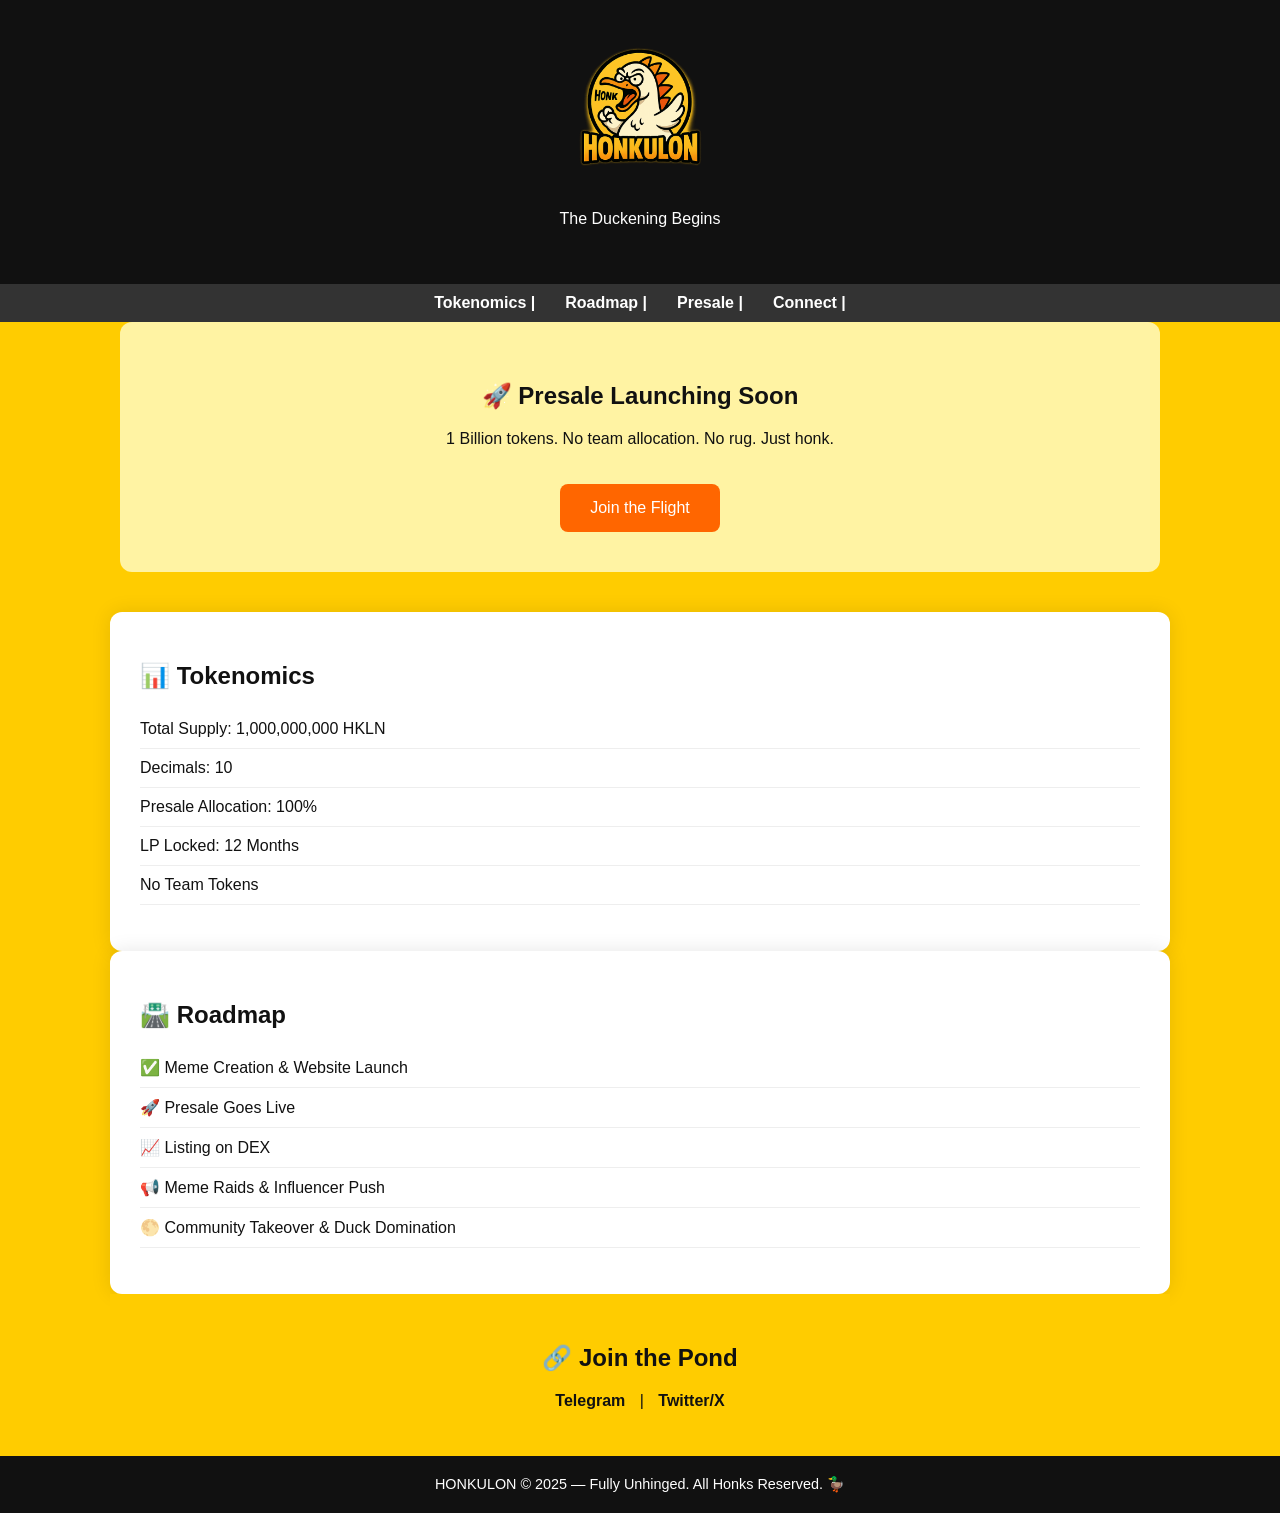
==== index.html @ 88b01292 "Update index.html" ====
<!DOCTYPE html>
<html lang="en">
<head>
  <meta charset="UTF-8" />
  <meta name="viewport" content="width=device-width, initial-scale=1.0" />
  <title>HONKULON | Meme Coin Pre Sale | No Rugs | No Team Allocation | LP LOCKED</title>
  <style>
    body {
      margin: 0;
      font-family: 'raleway', sans-serif;
      background-color: #ffcc00;
      color: #111;
    }
    header {
      background-color: #111;
      color: #fff;
      text-align: center;
      padding: 40px 20px;
    }
    header img {
      width: 140px;
      height: auto;
      margin-bottom: 10px;
    }
    h1 {
      margin: 0;
      font-size: 2.5rem;
    }
    nav {
      background-color: #333;
      display: flex;
      justify-content: center;
      gap: 30px;
      padding: 10px 0;
    }
    nav a {
      color: #fff;
      text-decoration: none;
      font-weight: bold;
    }
    section {
      padding: 40px 20px;
      max-width: 1000px;
      margin: auto;
    }
    .cta {
      text-align: center;
      background-color: #fff3a3;
      padding: 40px 20px;
      border-radius: 12px;
      margin-bottom: 40px;
    }
    .btn {
      background-color: #ff6600;
      color: white;
      padding: 15px 30px;
      border: none;
      border-radius: 8px;
      font-size: 1rem;
      cursor: pointer;
      margin-top: 20px;
    }
    .tokenomics, .roadmap {
      background-color: #fff;
      border-radius: 12px;
      padding: 30px;
      box-shadow: 0 0 20px rgba(0, 0, 0, 0.1);
    }
    .tokenomics ul, .roadmap ul {
      list-style-type: none;
      padding: 0;
    }
    .tokenomics li, .roadmap li {
      padding: 10px 0;
      border-bottom: 1px solid #eee;
    }
    .connect {
      background-color: #ffcc00;
      text-align: center;
      padding: 30px;
    }
    .connect a {
      margin: 0 10px;
      color: #111;
      text-decoration: none;
      font-weight: bold;
    }
    footer {
      background-color: #111;
      color: #fff;
      text-align: center;
      padding: 20px;
      font-size: 0.9rem;
    }
  </style>
</head>
<body>
  <header>
    <img src="https://honkulon.github.io/honkulon/honkulon-logo.png" alt="HONKULON Logo">
  
    <p>The Duckening Begins</p>
  </header>

  <nav>
    <a href="#tokenomics">Tokenomics | </a> 
    <a href="#roadmap">Roadmap | </a>
    <a href="#presale">Presale | </a>
    <a href="#connect">Connect | </a>
  </nav>

  <section class="cta" id="presale">
    <h2>🚀 Presale Launching Soon</h2>
    <p>1 Billion tokens. No team allocation. No rug. Just honk.</p>
    <button class="btn" onclick="alert('Presale Link Coming Soon')">Join the Flight</button>
  </section>

  <section class="tokenomics" id="tokenomics">
    <h2>📊 Tokenomics</h2>
    <ul>
      <li>Total Supply: 1,000,000,000 HKLN</li>
      <li>Decimals: 10</li>
      <li>Presale Allocation: 100%</li>
      <li>LP Locked: 12 Months</li>
      <li>No Team Tokens</li>
    </ul>
  </section>

  <section class="roadmap" id="roadmap">
    <h2>🛣️ Roadmap</h2>
    <ul>
      <li>✅ Meme Creation & Website Launch</li>
      <li>🚀 Presale Goes Live</li>
      <li>📈 Listing on DEX</li>
      <li>📢 Meme Raids & Influencer Push</li>
      <li>🌕 Community Takeover & Duck Domination</li>
    </ul>
  </section>

  <section class="connect" id="connect">
    <h2>🔗 Join the Pond</h2>
    <p><a href="#">Telegram</a> | <a href="#">Twitter/X</a></p>
  </section>

  <footer>
    HONKULON © 2025 — Fully Unhinged. All Honks Reserved. 🦆
  </footer>
</body>
</html>
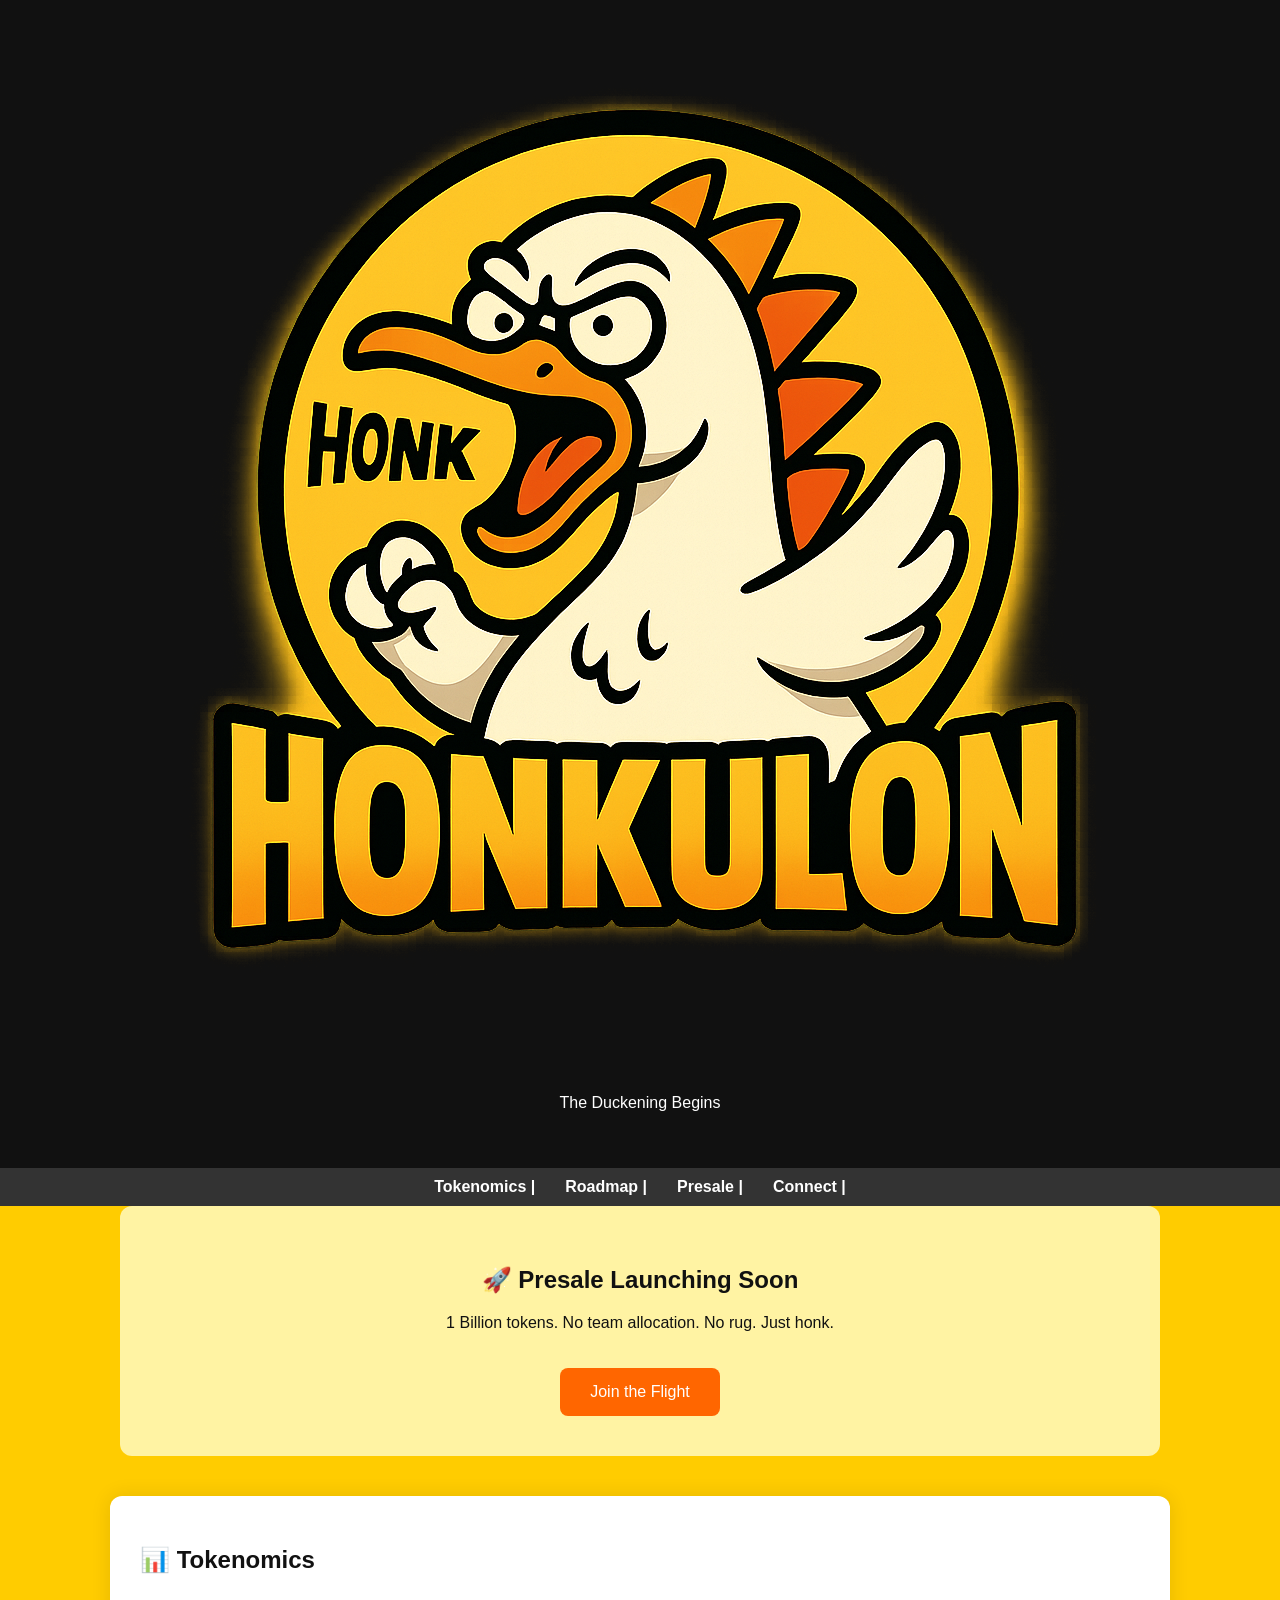
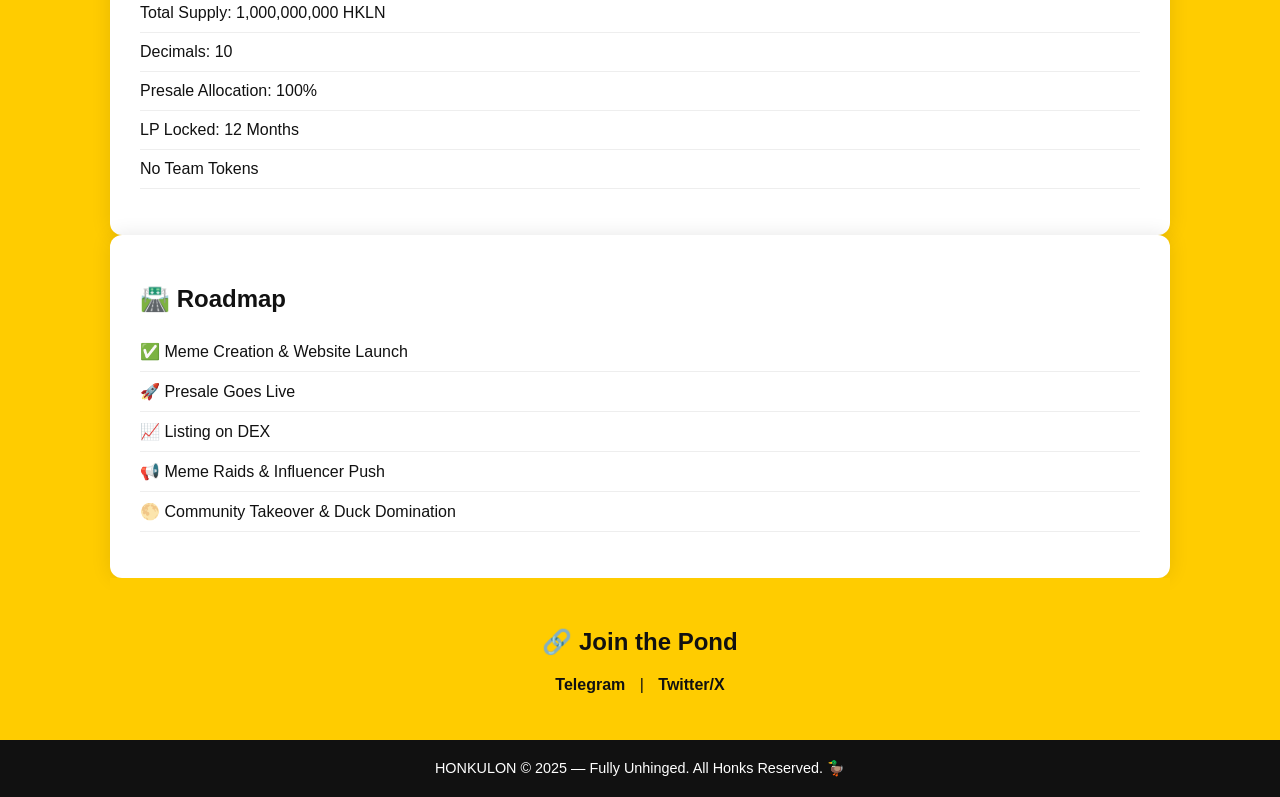
==== commit a1ccba06: "Update index.html" ====
--- a/index.html
+++ b/index.html
@@ -7,7 +7,7 @@
   <style>
     body {
       margin: 0;
-      font-family: 'raleway', sans-serif;
+      font-family: 'Arial', sans-serif;
       background-color: #ffcc00;
       color: #111;
     }
@@ -18,7 +18,7 @@
       padding: 40px 20px;
     }
     header img {
-      width: 140px;
+      width: device-width;
       height: auto;
       margin-bottom: 10px;
     }
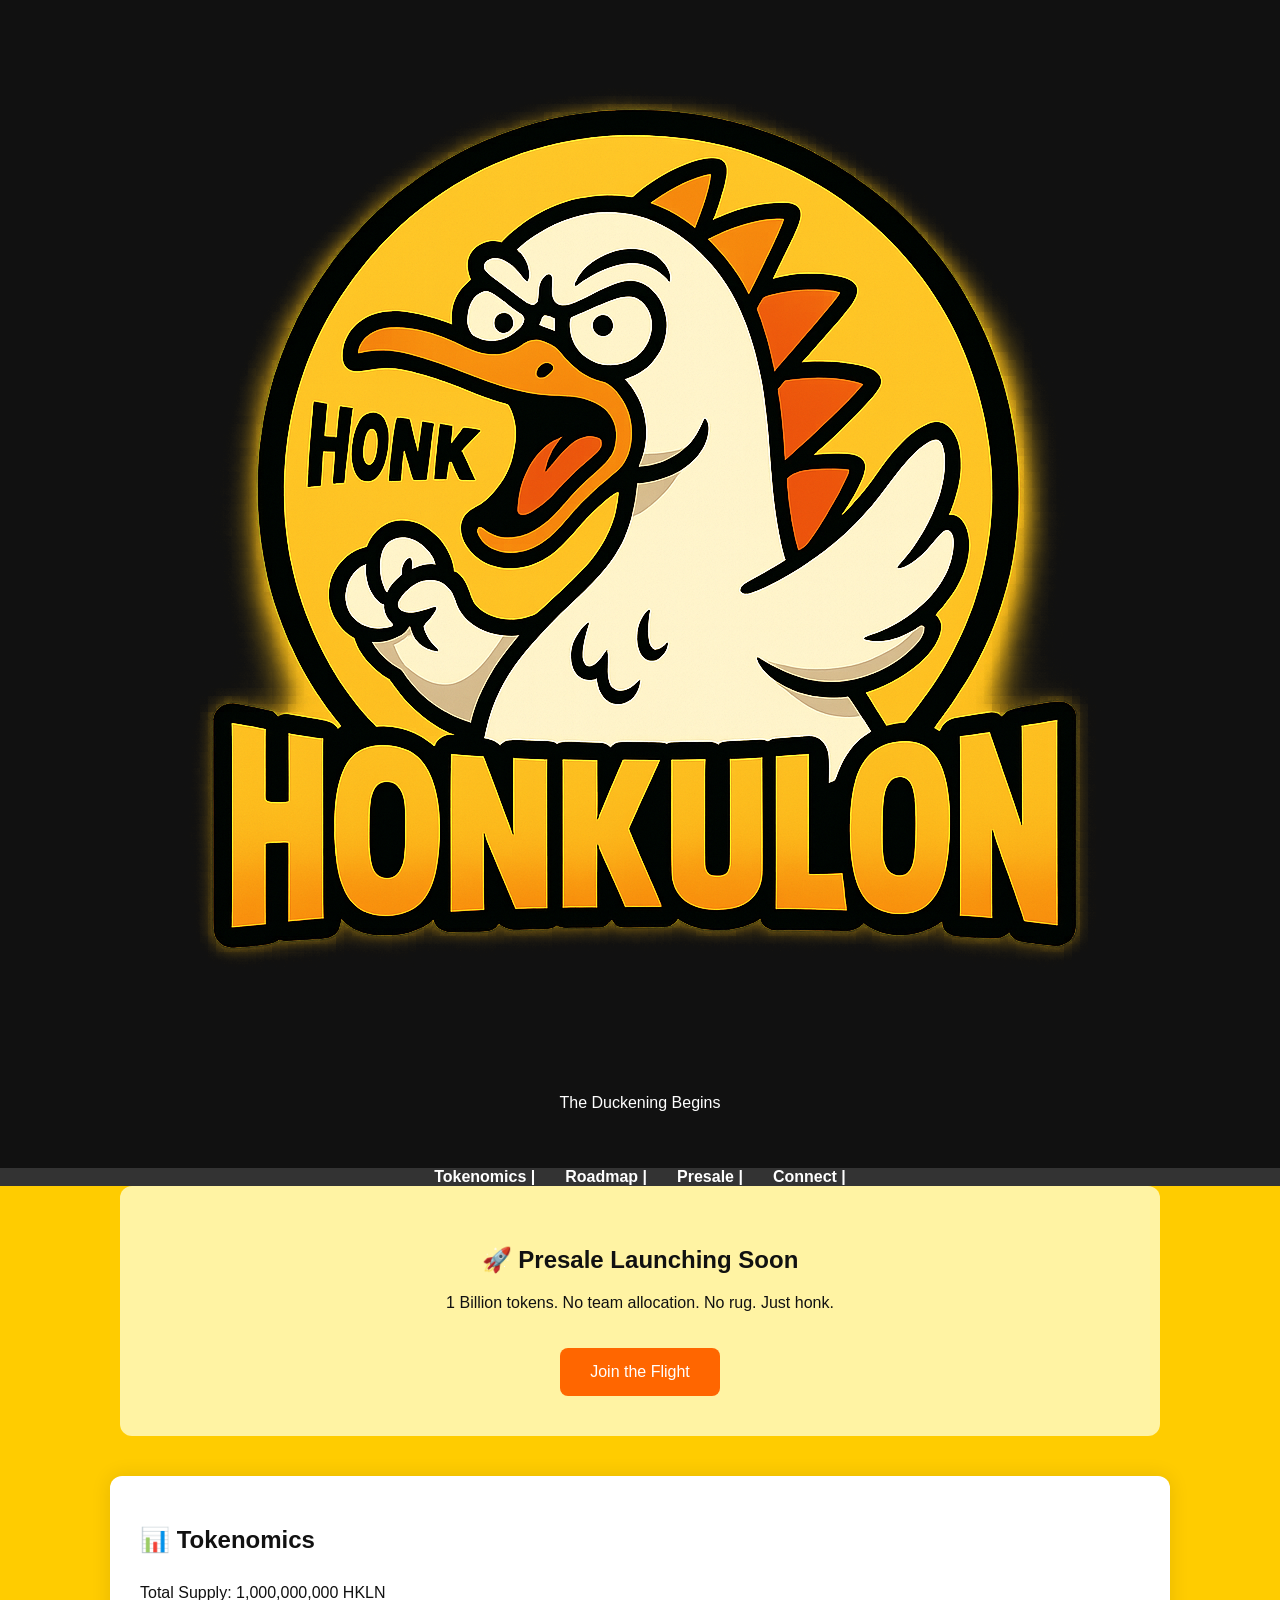
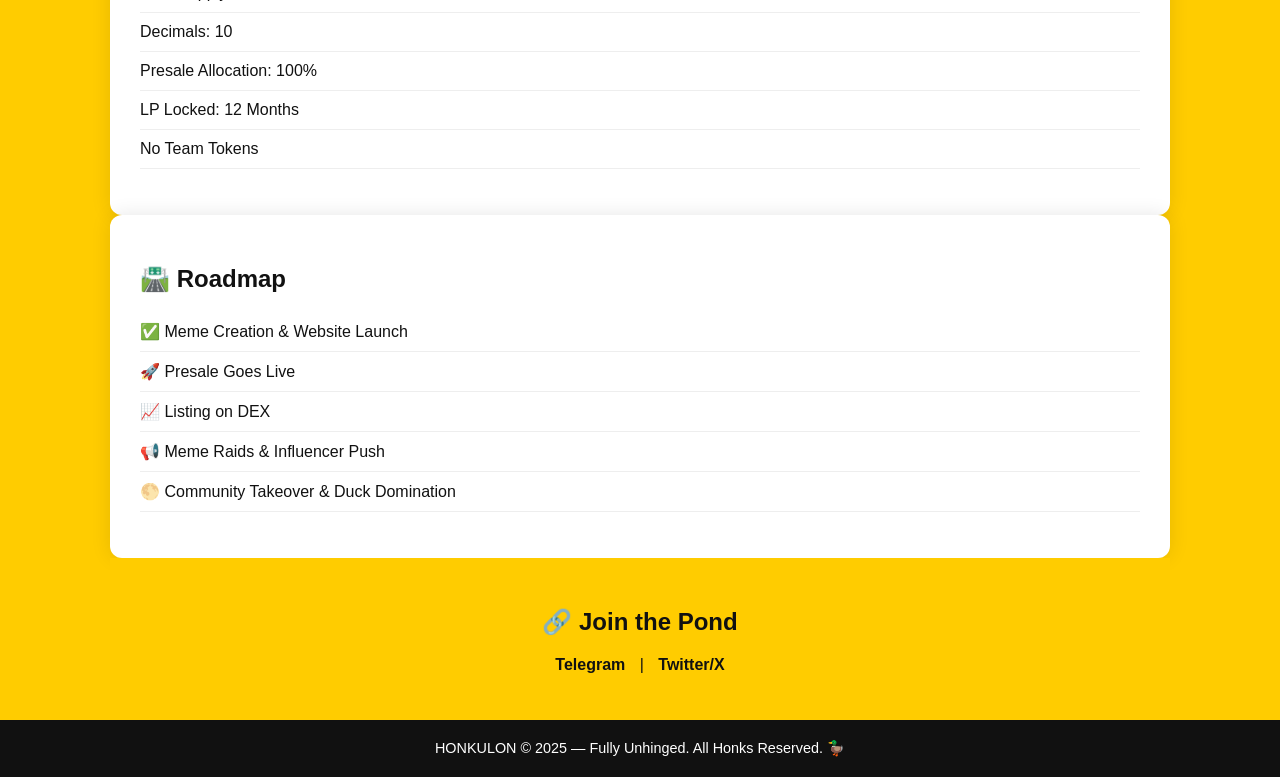
==== commit c1622662: "Update index.html" ====
--- a/index.html
+++ b/index.html
@@ -31,7 +31,7 @@
       display: flex;
       justify-content: center;
       gap: 30px;
-      padding: 10px 0;
+      padding: 0px 0;
     }
     nav a {
       color: #fff;
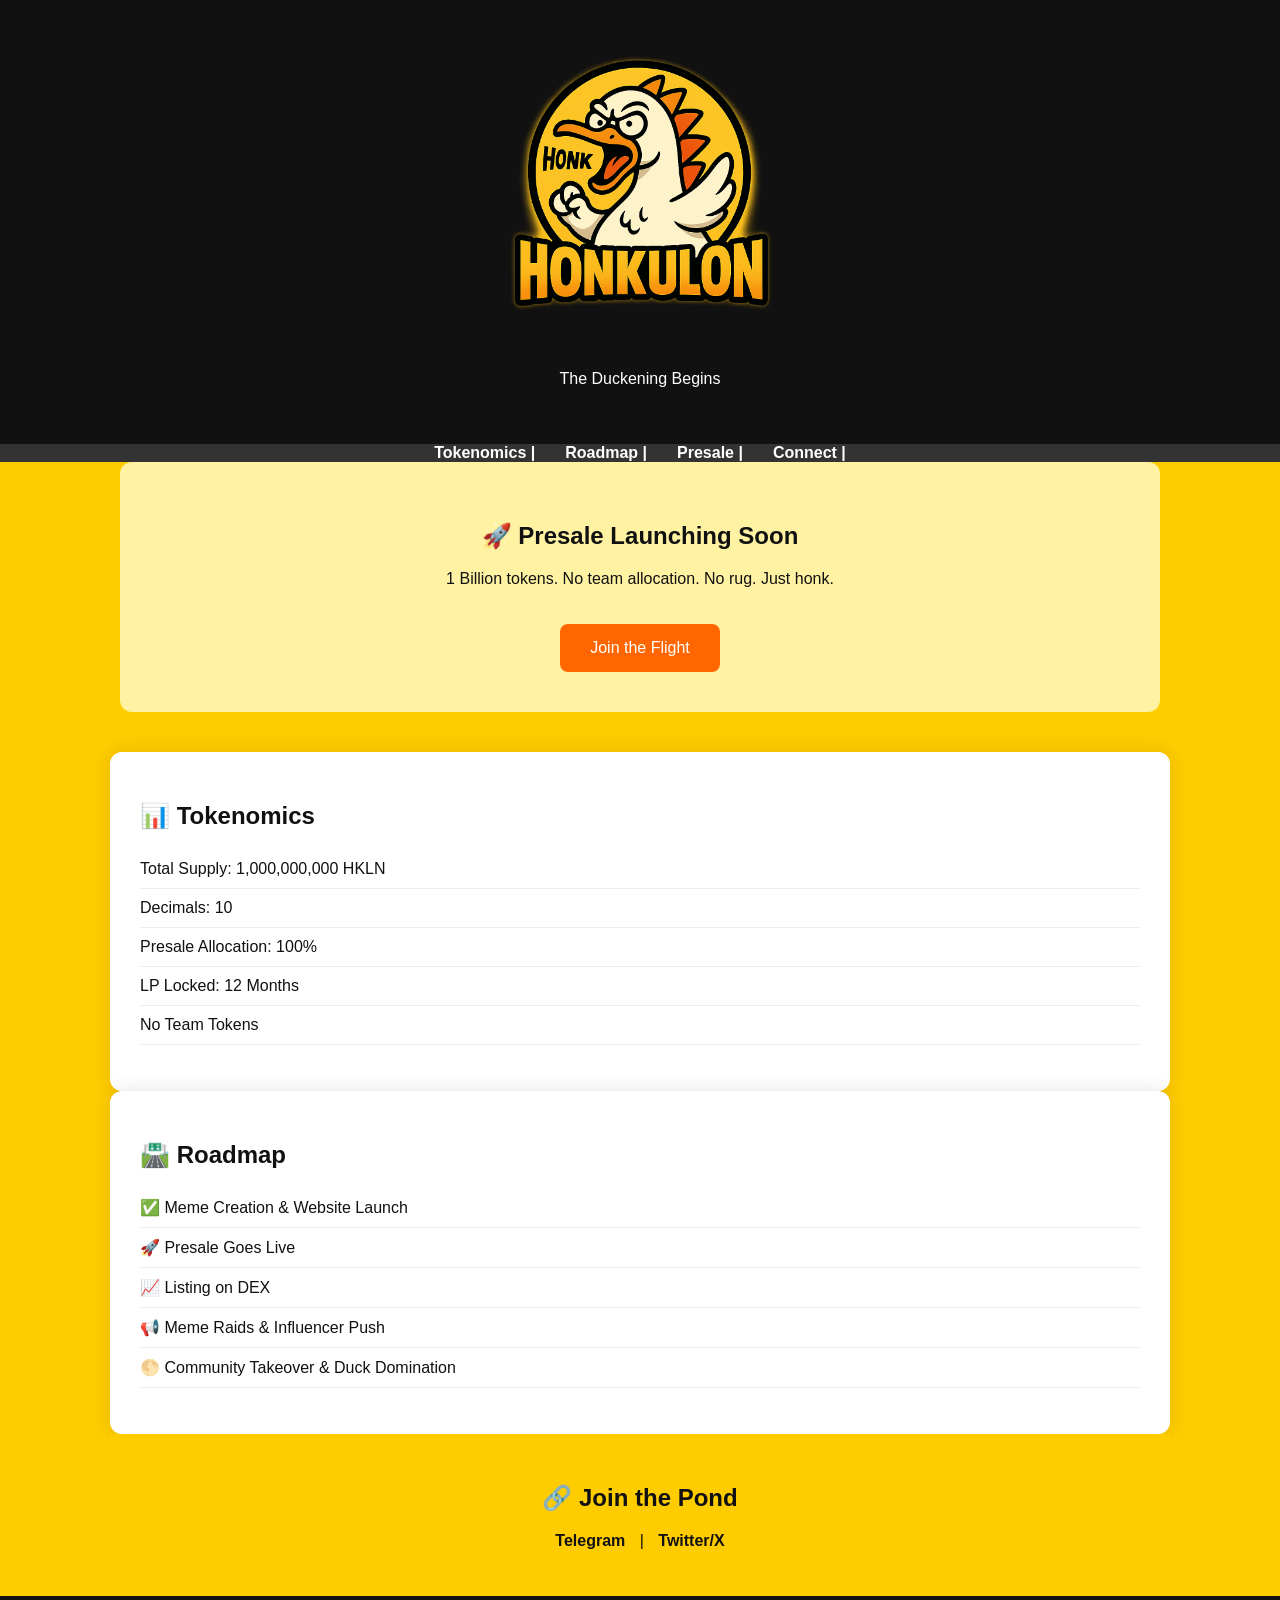
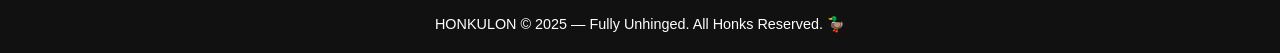
==== commit dc920102: "Update index.html" ====
--- a/index.html
+++ b/index.html
@@ -18,9 +18,10 @@
       padding: 40px 20px;
     }
     header img {
-      width: device-width;
+      width: 300px;
       height: auto;
       margin-bottom: 10px;
+      img-align: left;
     }
     h1 {
       margin: 0;
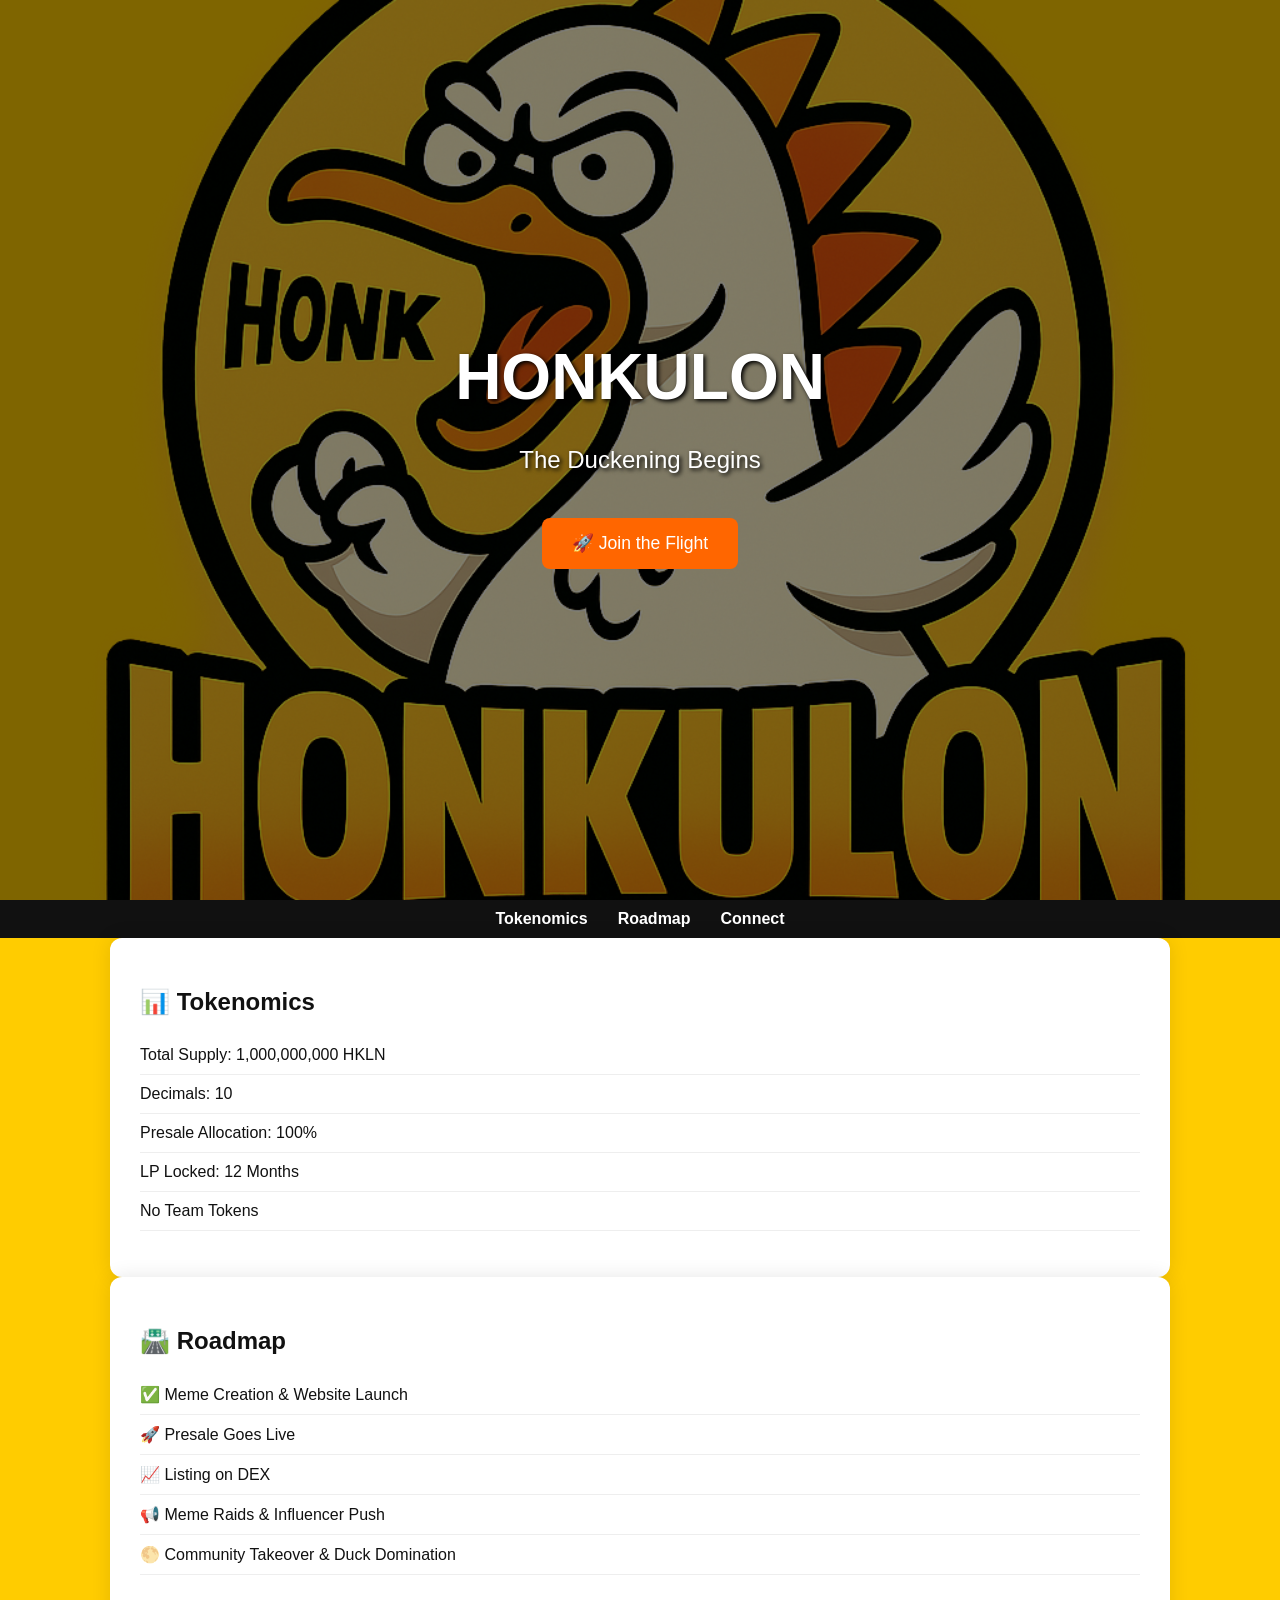
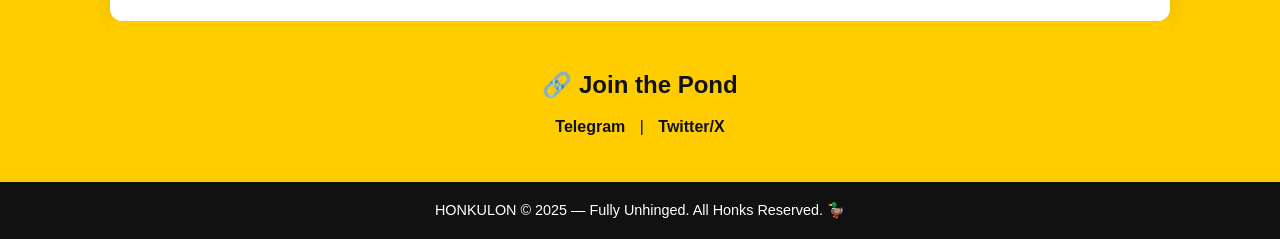
==== commit 366a246b: "Update index.html" ====
--- a/index.html
+++ b/index.html
@@ -3,7 +3,7 @@
 <head>
   <meta charset="UTF-8" />
   <meta name="viewport" content="width=device-width, initial-scale=1.0" />
-  <title>HONKULON | Meme Coin Pre Sale | No Rugs | No Team Allocation | LP LOCKED</title>
+  <title>HONKULON</title>
   <style>
     body {
       margin: 0;
@@ -12,27 +12,52 @@
       color: #111;
     }
     header {
-      background-color: #111;
+      background: url("Monstrous Goose Logo Design_ HONKULON.png") no-repeat center center;
+      background-size: cover;
+      height: 100vh;
+      display: flex;
+      flex-direction: column;
+      justify-content: center;
+      align-items: center;
       color: #fff;
+      text-shadow: 2px 2px 4px #000;
       text-align: center;
-      padding: 40px 20px;
+      position: relative;
     }
-    header img {
-      width: 300px;
-      height: auto;
-      margin-bottom: 10px;
-      img-align: left;
+    header::after {
+      content: '';
+      position: absolute;
+      top: 0; left: 0; right: 0; bottom: 0;
+      background-color: rgba(0, 0, 0, 0.5);
+      z-index: 0;
     }
-    h1 {
-      margin: 0;
-      font-size: 2.5rem;
+    header h1, header p, header .btn {
+      z-index: 1;
+      position: relative;
+    }
+    header h1 {
+      font-size: 4rem;
+      margin: 0.5rem;
+    }
+    header p {
+      font-size: 1.5rem;
+    }
+    .btn {
+      background-color: #ff6600;
+      color: white;
+      padding: 15px 30px;
+      border: none;
+      border-radius: 8px;
+      font-size: 1.1rem;
+      cursor: pointer;
+      margin-top: 20px;
     }
     nav {
-      background-color: #333;
+      background-color: #111;
       display: flex;
       justify-content: center;
       gap: 30px;
-      padding: 0px 0;
+      padding: 10px 0;
     }
     nav a {
       color: #fff;
@@ -40,26 +65,9 @@
       font-weight: bold;
     }
     section {
-      padding: 40px 20px;
+      padding: 60px 20px;
       max-width: 1000px;
       margin: auto;
-    }
-    .cta {
-      text-align: center;
-      background-color: #fff3a3;
-      padding: 40px 20px;
-      border-radius: 12px;
-      margin-bottom: 40px;
-    }
-    .btn {
-      background-color: #ff6600;
-      color: white;
-      padding: 15px 30px;
-      border: none;
-      border-radius: 8px;
-      font-size: 1rem;
-      cursor: pointer;
-      margin-top: 20px;
     }
     .tokenomics, .roadmap {
       background-color: #fff;
@@ -97,23 +105,16 @@
 </head>
 <body>
   <header>
-    <img src="https://honkulon.github.io/honkulon/honkulon-logo.png" alt="HONKULON Logo">
-  
+    <h1>HONKULON</h1>
     <p>The Duckening Begins</p>
+    <button class="btn" onclick="alert('Presale Link Coming Soon')">🚀 Join the Flight</button>
   </header>
 
   <nav>
-    <a href="#tokenomics">Tokenomics | </a> 
-    <a href="#roadmap">Roadmap | </a>
-    <a href="#presale">Presale | </a>
-    <a href="#connect">Connect | </a>
+    <a href="#tokenomics">Tokenomics</a>
+    <a href="#roadmap">Roadmap</a>
+    <a href="#connect">Connect</a>
   </nav>
-
-  <section class="cta" id="presale">
-    <h2>🚀 Presale Launching Soon</h2>
-    <p>1 Billion tokens. No team allocation. No rug. Just honk.</p>
-    <button class="btn" onclick="alert('Presale Link Coming Soon')">Join the Flight</button>
-  </section>
 
   <section class="tokenomics" id="tokenomics">
     <h2>📊 Tokenomics</h2>
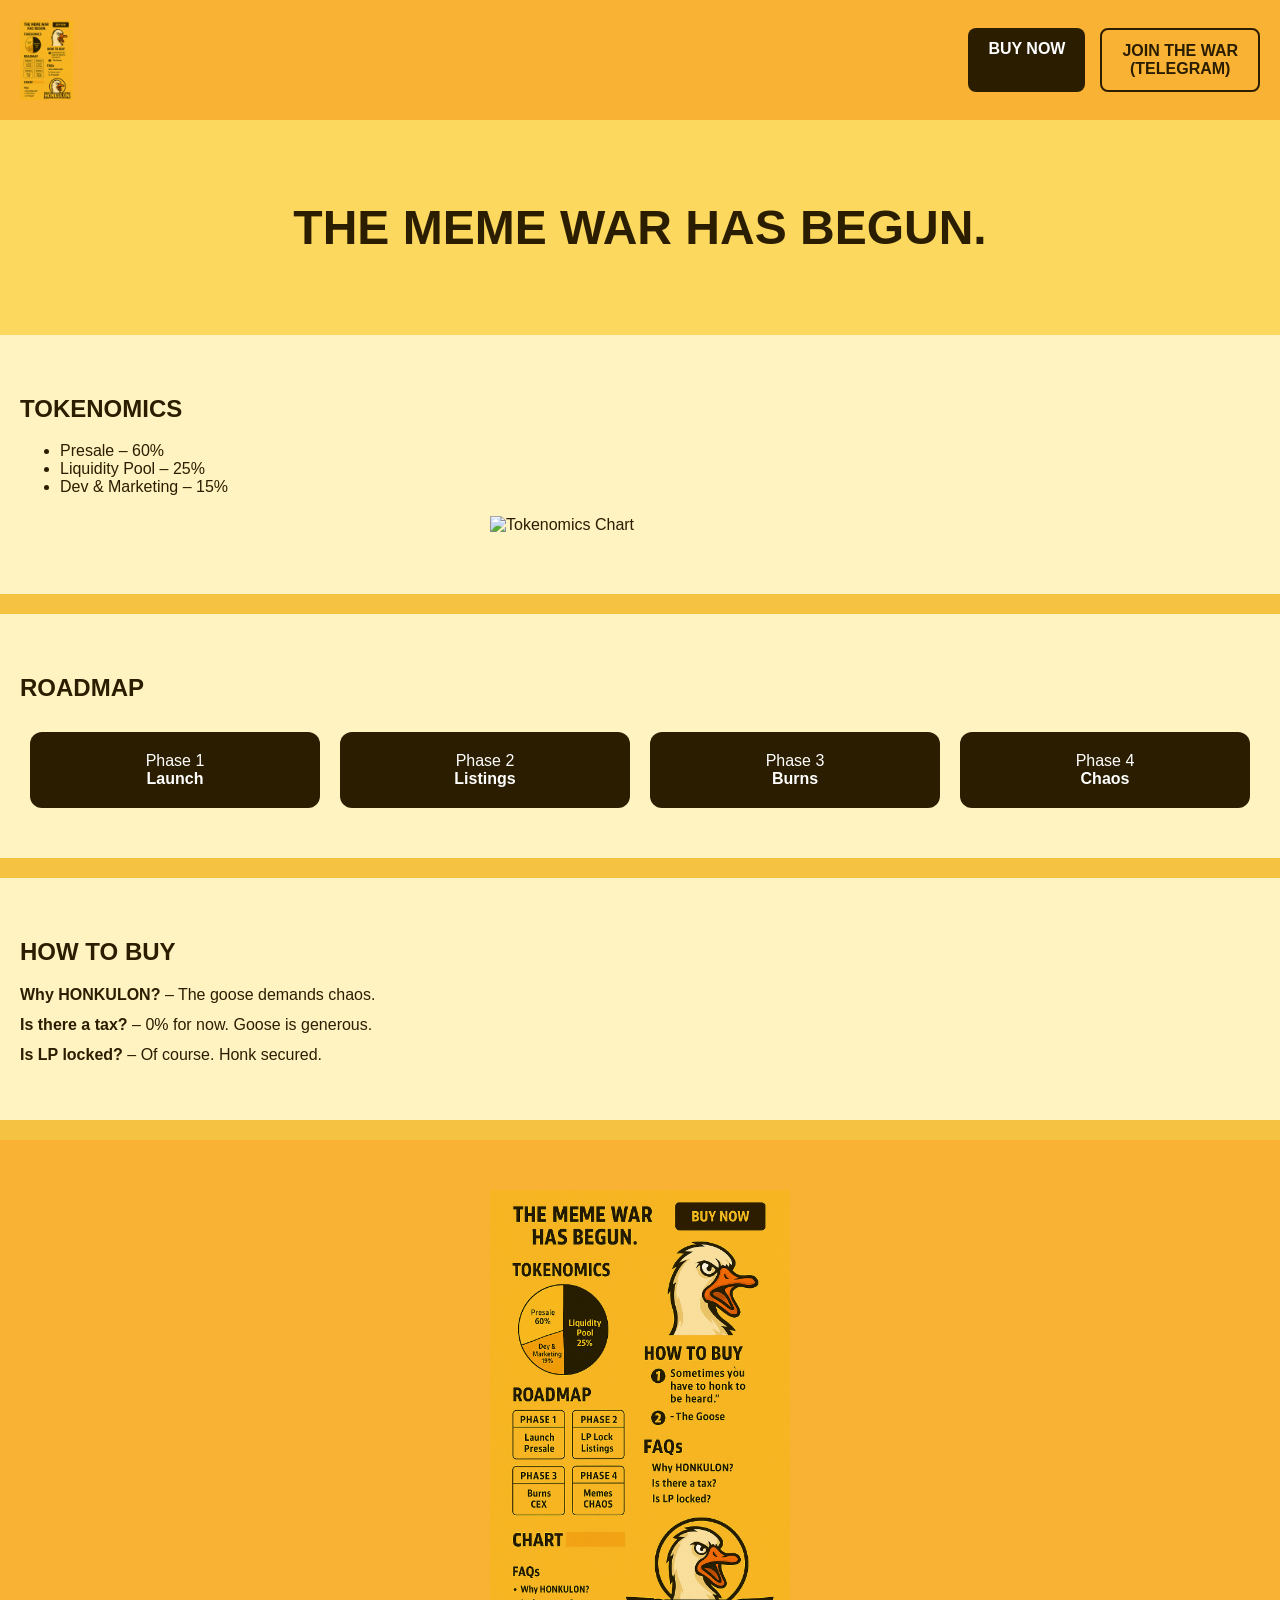
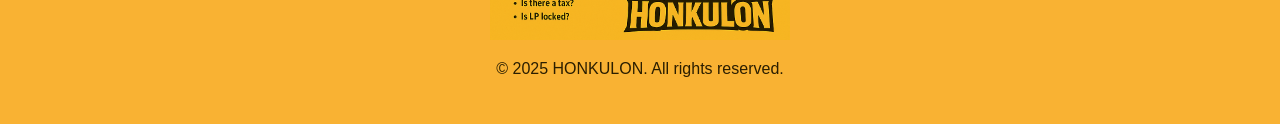
==== commit 48206511: "Rename honkulon_site.html to index.html" ====
--- a/index.html
+++ b/index.html
@@ -1,150 +1,56 @@
+
 <!DOCTYPE html>
 <html lang="en">
 <head>
-  <meta charset="UTF-8" />
-  <meta name="viewport" content="width=device-width, initial-scale=1.0" />
-  <title>HONKULON</title>
-  <style>
-    body {
-      margin: 0;
-      font-family: 'Arial', sans-serif;
-      background-color: #ffcc00;
-      color: #111;
-    }
-    header {
-      background: url("Monstrous Goose Logo Design_ HONKULON.png") no-repeat center center;
-      background-size: cover;
-      height: 100vh;
-      display: flex;
-      flex-direction: column;
-      justify-content: center;
-      align-items: center;
-      color: #fff;
-      text-shadow: 2px 2px 4px #000;
-      text-align: center;
-      position: relative;
-    }
-    header::after {
-      content: '';
-      position: absolute;
-      top: 0; left: 0; right: 0; bottom: 0;
-      background-color: rgba(0, 0, 0, 0.5);
-      z-index: 0;
-    }
-    header h1, header p, header .btn {
-      z-index: 1;
-      position: relative;
-    }
-    header h1 {
-      font-size: 4rem;
-      margin: 0.5rem;
-    }
-    header p {
-      font-size: 1.5rem;
-    }
-    .btn {
-      background-color: #ff6600;
-      color: white;
-      padding: 15px 30px;
-      border: none;
-      border-radius: 8px;
-      font-size: 1.1rem;
-      cursor: pointer;
-      margin-top: 20px;
-    }
-    nav {
-      background-color: #111;
-      display: flex;
-      justify-content: center;
-      gap: 30px;
-      padding: 10px 0;
-    }
-    nav a {
-      color: #fff;
-      text-decoration: none;
-      font-weight: bold;
-    }
-    section {
-      padding: 60px 20px;
-      max-width: 1000px;
-      margin: auto;
-    }
-    .tokenomics, .roadmap {
-      background-color: #fff;
-      border-radius: 12px;
-      padding: 30px;
-      box-shadow: 0 0 20px rgba(0, 0, 0, 0.1);
-    }
-    .tokenomics ul, .roadmap ul {
-      list-style-type: none;
-      padding: 0;
-    }
-    .tokenomics li, .roadmap li {
-      padding: 10px 0;
-      border-bottom: 1px solid #eee;
-    }
-    .connect {
-      background-color: #ffcc00;
-      text-align: center;
-      padding: 30px;
-    }
-    .connect a {
-      margin: 0 10px;
-      color: #111;
-      text-decoration: none;
-      font-weight: bold;
-    }
-    footer {
-      background-color: #111;
-      color: #fff;
-      text-align: center;
-      padding: 20px;
-      font-size: 0.9rem;
-    }
-  </style>
+    <meta charset="UTF-8">
+    <title>Honkulon | The Meme War Has Begun</title>
+    <link rel="stylesheet" href="honkulon_styles.css">
 </head>
 <body>
-  <header>
-    <h1>HONKULON</h1>
-    <p>The Duckening Begins</p>
-    <button class="btn" onclick="alert('Presale Link Coming Soon')">🚀 Join the Flight</button>
-  </header>
+    <header class="header">
+        <img src="honkulon_logo.png" alt="Honkulon Logo" class="logo">
+        <div class="cta-buttons">
+            <a href="#" class="btn">BUY NOW</a>
+            <a href="#" class="btn outline">JOIN THE WAR<br>(TELEGRAM)</a>
+        </div>
+    </header>
 
-  <nav>
-    <a href="#tokenomics">Tokenomics</a>
-    <a href="#roadmap">Roadmap</a>
-    <a href="#connect">Connect</a>
-  </nav>
+    <section class="hero">
+        <h1>THE MEME WAR HAS BEGUN.</h1>
+    </section>
 
-  <section class="tokenomics" id="tokenomics">
-    <h2>📊 Tokenomics</h2>
-    <ul>
-      <li>Total Supply: 1,000,000,000 HKLN</li>
-      <li>Decimals: 10</li>
-      <li>Presale Allocation: 100%</li>
-      <li>LP Locked: 12 Months</li>
-      <li>No Team Tokens</li>
-    </ul>
-  </section>
+    <section class="tokenomics">
+        <h2>TOKENOMICS</h2>
+        <ul>
+            <li>Presale – 60%</li>
+            <li>Liquidity Pool – 25%</li>
+            <li>Dev & Marketing – 15%</li>
+        </ul>
+        <img src="tokenomics_chart.png" alt="Tokenomics Chart">
+    </section>
 
-  <section class="roadmap" id="roadmap">
-    <h2>🛣️ Roadmap</h2>
-    <ul>
-      <li>✅ Meme Creation & Website Launch</li>
-      <li>🚀 Presale Goes Live</li>
-      <li>📈 Listing on DEX</li>
-      <li>📢 Meme Raids & Influencer Push</li>
-      <li>🌕 Community Takeover & Duck Domination</li>
-    </ul>
-  </section>
+    <section class="roadmap">
+        <h2>ROADMAP</h2>
+        <div class="phases">
+            <div class="phase">Phase 1<br><strong>Launch</strong></div>
+            <div class="phase">Phase 2<br><strong>Listings</strong></div>
+            <div class="phase">Phase 3<br><strong>Burns</strong></div>
+            <div class="phase">Phase 4<br><strong>Chaos</strong></div>
+        </div>
+    </section>
 
-  <section class="connect" id="connect">
-    <h2>🔗 Join the Pond</h2>
-    <p><a href="#">Telegram</a> | <a href="#">Twitter/X</a></p>
-  </section>
+    <section class="how-to-buy">
+        <h2>HOW TO BUY</h2>
+        <ul>
+            <li><strong>Why HONKULON?</strong> – The goose demands chaos.</li>
+            <li><strong>Is there a tax?</strong> – 0% for now. Goose is generous.</li>
+            <li><strong>Is LP locked?</strong> – Of course. Honk secured.</li>
+        </ul>
+    </section>
 
-  <footer>
-    HONKULON © 2025 — Fully Unhinged. All Honks Reserved. 🦆
-  </footer>
+    <footer class="footer">
+        <img src="footer_goose.png" alt="Footer Goose">
+        <p>&copy; 2025 HONKULON. All rights reserved.</p>
+    </footer>
 </body>
 </html>
--- a/honkulon_styles.css
+++ b/honkulon_styles.css
@@ -0,0 +1,91 @@
+
+body {
+    margin: 0;
+    font-family: 'Arial Black', sans-serif;
+    background-color: #f5c242;
+    color: #2b1e00;
+}
+
+.header {
+    display: flex;
+    justify-content: space-between;
+    align-items: center;
+    padding: 20px;
+    background-color: #f9b233;
+}
+
+.logo {
+    height: 80px;
+}
+
+.cta-buttons {
+    display: flex;
+    gap: 15px;
+}
+
+.btn {
+    background-color: #2b1e00;
+    color: #fff;
+    padding: 12px 20px;
+    text-decoration: none;
+    font-weight: bold;
+    border-radius: 8px;
+    text-align: center;
+}
+
+.btn.outline {
+    background-color: transparent;
+    border: 2px solid #2b1e00;
+    color: #2b1e00;
+}
+
+.hero {
+    text-align: center;
+    padding: 40px 20px;
+    font-size: 2em;
+    background: #fcd85e;
+}
+
+.tokenomics, .roadmap, .how-to-buy {
+    padding: 40px 20px;
+    background: #fff3c1;
+    margin-bottom: 20px;
+}
+
+.tokenomics img, .footer img {
+    display: block;
+    margin: 20px auto;
+    max-width: 300px;
+}
+
+.phases {
+    display: flex;
+    justify-content: space-around;
+    flex-wrap: wrap;
+}
+
+.phase {
+    background-color: #2b1e00;
+    color: white;
+    padding: 20px;
+    margin: 10px;
+    border-radius: 12px;
+    flex: 1;
+    min-width: 120px;
+    text-align: center;
+}
+
+.how-to-buy ul {
+    list-style-type: none;
+    padding: 0;
+}
+
+.how-to-buy li {
+    margin-bottom: 12px;
+}
+
+.footer {
+    text-align: center;
+    padding: 30px;
+    background-color: #f9b233;
+}
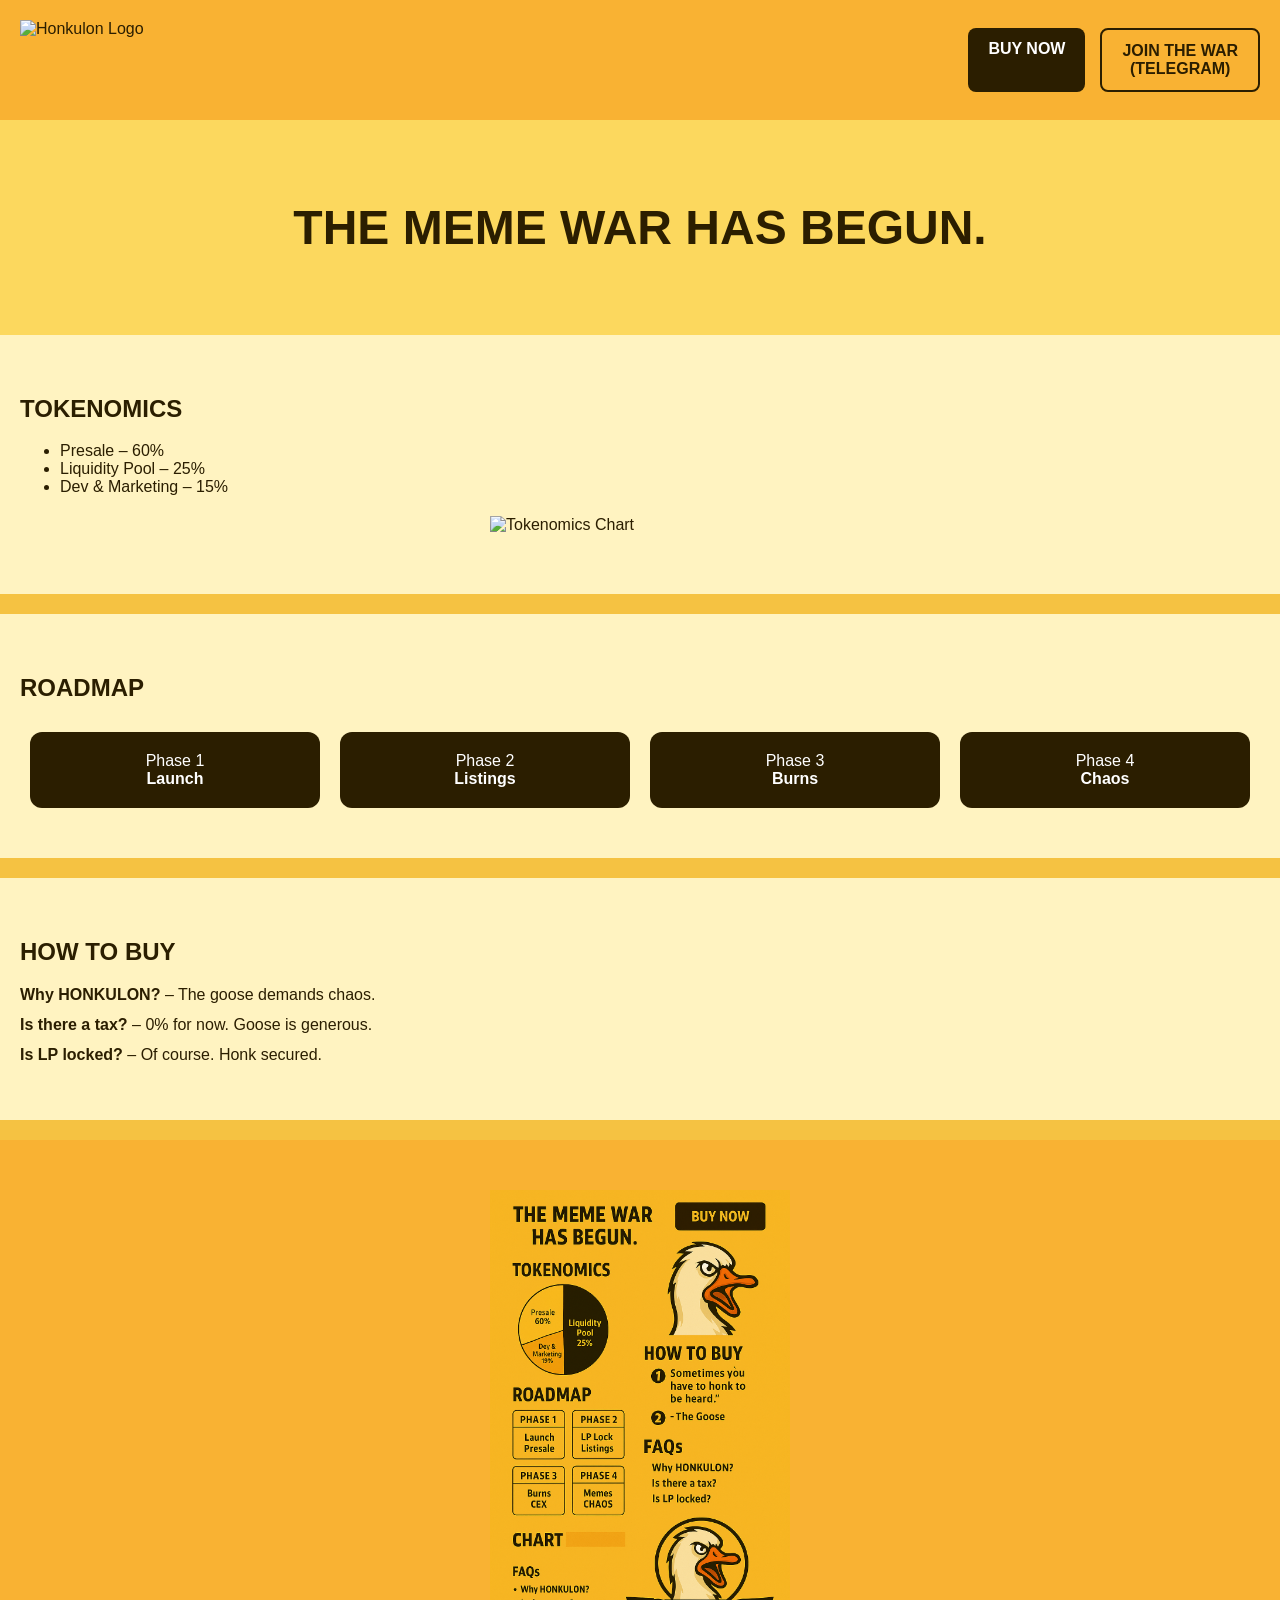
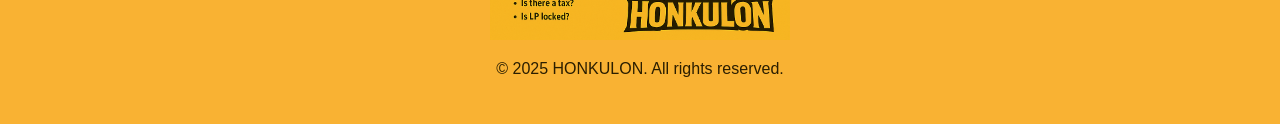
==== commit 53facd80: "Update index.html" ====
--- a/index.html
+++ b/index.html
@@ -8,7 +8,7 @@
 </head>
 <body>
     <header class="header">
-        <img src="honkulon_logo.png" alt="Honkulon Logo" class="logo">
+        <img src="honkulon/honkulon/honkulon_logo.png" alt="Honkulon Logo" class="logo">
         <div class="cta-buttons">
             <a href="#" class="btn">BUY NOW</a>
             <a href="#" class="btn outline">JOIN THE WAR<br>(TELEGRAM)</a>
